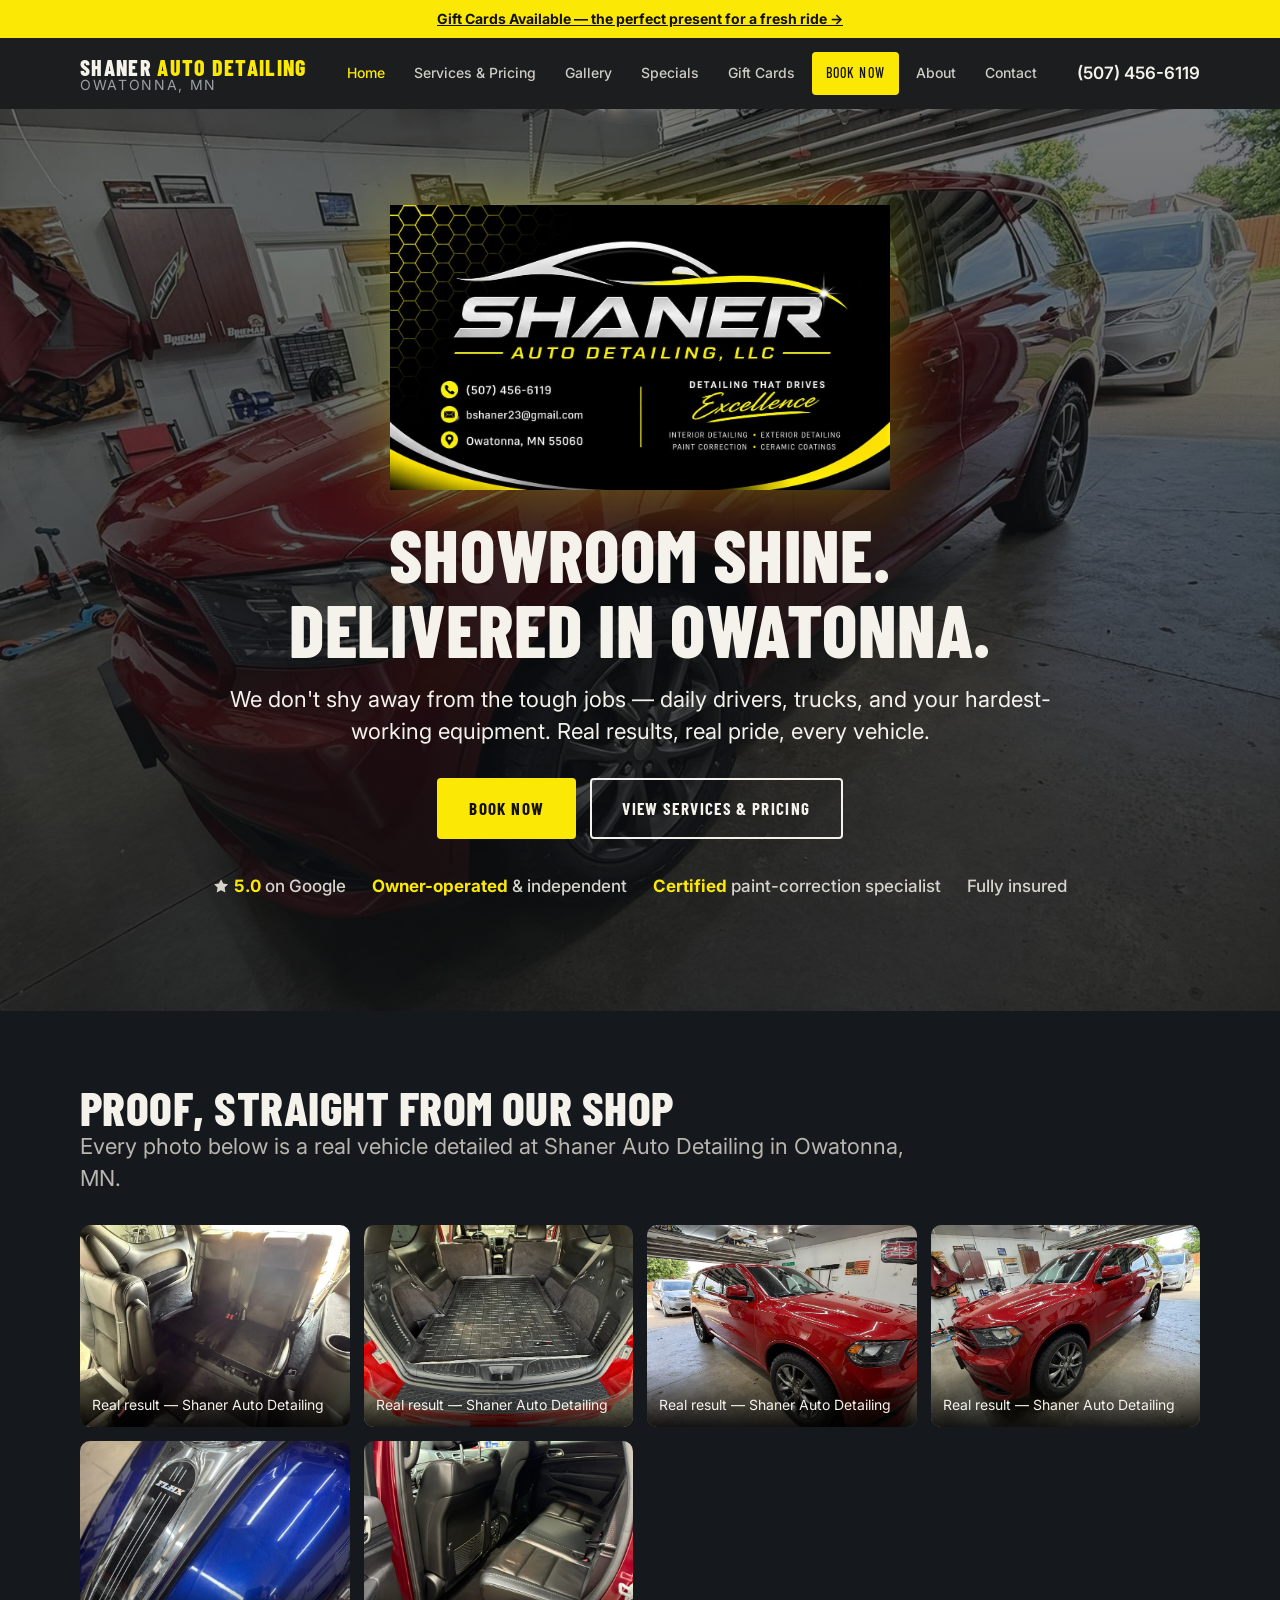
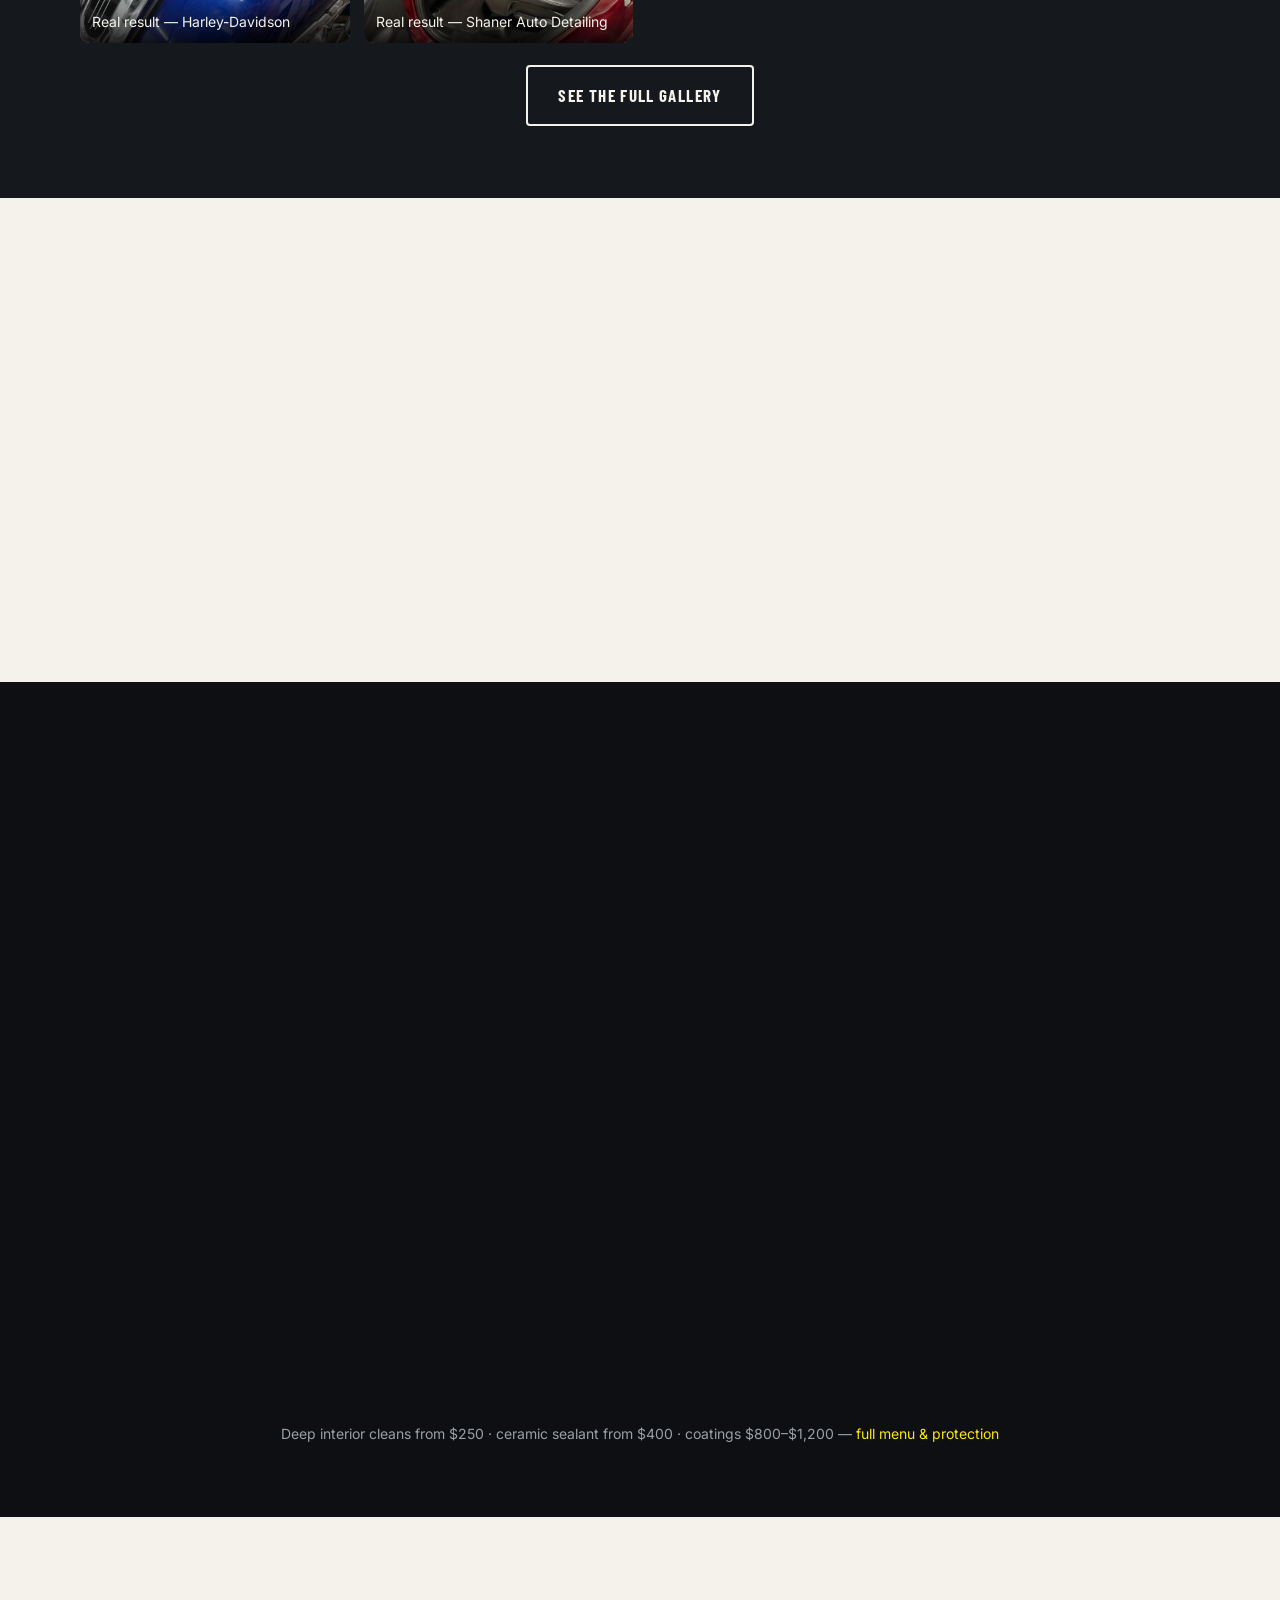
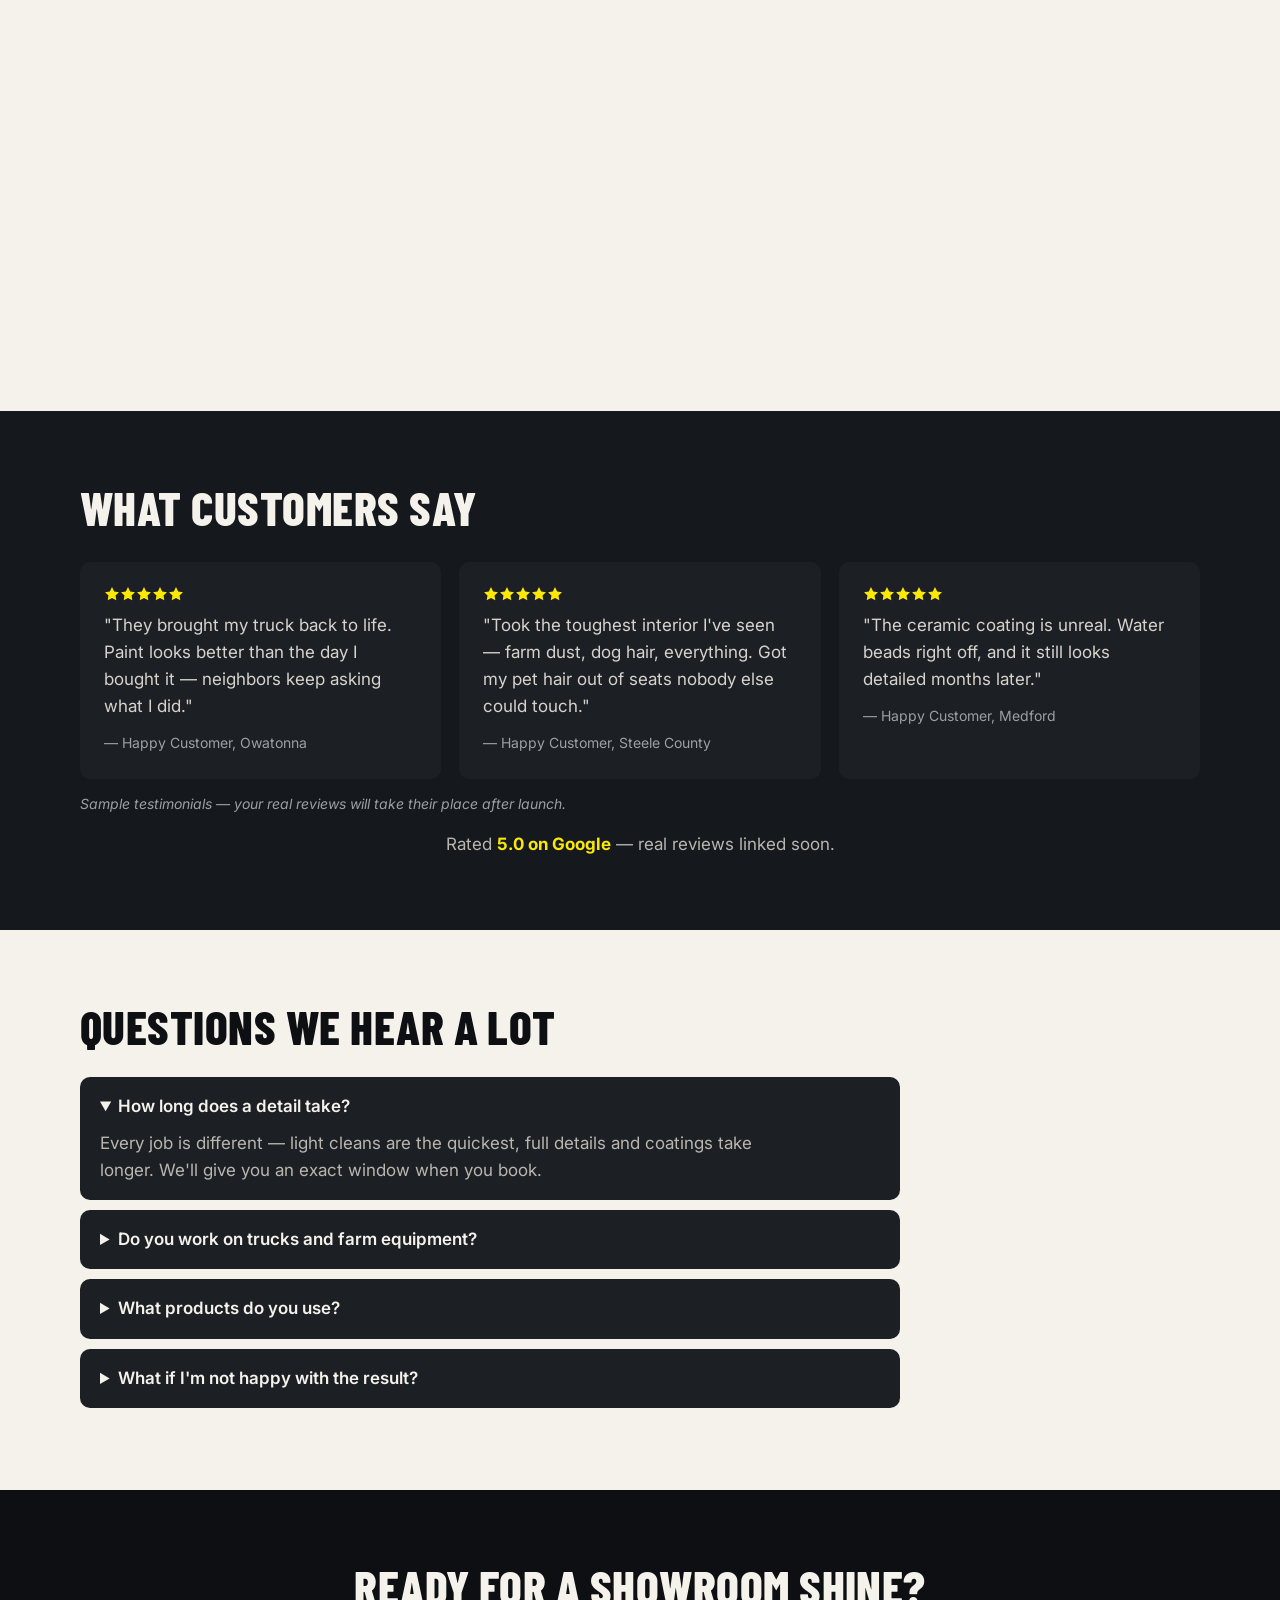
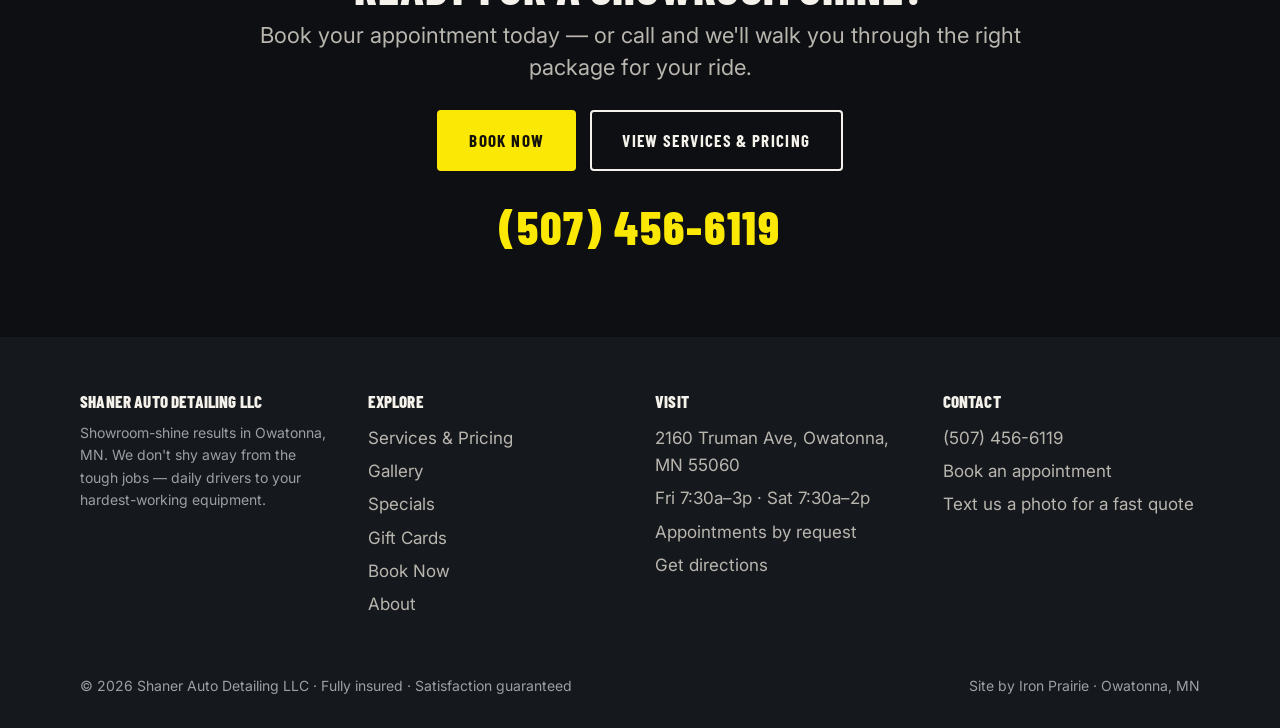
==== index.html @ ca48ada9 "Shaner site — PREVIEW of the taste-audit fixes (noindex, not the production site) Local fixes from t" ====
<!DOCTYPE html>
<html lang="en">
<head>
  <meta name="robots" content="noindex,nofollow">
  <meta name="referrer" content="no-referrer">
<meta charset="UTF-8">
<meta name="viewport" content="width=device-width, initial-scale=1.0">
<title>Auto Detailing in Owatonna, MN | Shaner Auto Detailing LLC</title>
<meta name="description" content="Shaner Auto Detailing LLC — premium auto detailing, paint correction, and ceramic coating in Owatonna, MN. Showroom shine for daily drivers, trucks &amp; equipment. Call (507) 456-6119.">
<link rel="canonical" href="https://davebunn1.github.io/shaner-auto-detailing-website/">
<meta property="og:title" content="Shaner Auto Detailing LLC — Auto Detailing in Owatonna, MN">
<meta property="og:description" content="Showroom shine. Paint correction &amp; ceramic coating. Real results — Owatonna, MN.">
<meta property="og:type" content="website">
<meta property="og:url" content="https://davebunn1.github.io/shaner-auto-detailing-website/">
<meta property="og:image" content="https://davebunn1.github.io/shaner-auto-detailing-website/images/IMG_6365.JPG">
<meta name="theme-color" content="#0D0F12">
<link rel="preconnect" href="https://fonts.googleapis.com">
<link rel="preconnect" href="https://fonts.gstatic.com" crossorigin>
<link href="https://fonts.googleapis.com/css2?family=Barlow+Condensed:wght@600;700;800&family=Inter:wght@400;500;600&display=swap" rel="stylesheet">
<link rel="stylesheet" href="css/styles.css">
<link rel="icon" href="data:image/svg+xml,<svg xmlns='http://www.w3.org/2000/svg' viewBox='0 0 100 100'><rect width='100' height='100' rx='16' fill='%230D0F12'/><text x='50' y='73' font-family='Arial,Helvetica,sans-serif' font-size='62' font-weight='bold' fill='%23FBE905' text-anchor='middle'>S</text></svg>">
<script type="application/ld+json">
{
  "@context": "https://schema.org",
  "@type": "AutoDetailing",
  "name": "Shaner Auto Detailing LLC",
  "description": "Premium auto detailing, paint correction and ceramic coating in Owatonna, Minnesota.",
  "telephone": "+15074566119",
  "address": {
    "@type": "PostalAddress",
    "streetAddress": "2160 Truman Ave",
    "addressLocality": "Owatonna",
    "addressRegion": "MN",
    "postalCode": "55060",
    "addressCountry": "US"
  },
  "geo": { "@type": "GeoCoordinates", "latitude": 44.0749, "longitude": -93.2260 },
  "openingHours": ["Fr 07:30-15:00", "Sa 07:30-14:00"],
  "priceRange": "$$",
  "aggregateRating": { "@type": "AggregateRating", "ratingValue": "5.0", "reviewCount": "4" },
  "sameAs": ["https://www.facebook.com/groups/483912313063211/"]
}
</script>
</head>
<body>

<div class="topbar">
  <a href="gift-cards.html">Gift Cards Available — the perfect present for a fresh ride →</a>
</div>
<header class="site">
  <div class="container nav-wrap">
    <a class="brand" href="index.html">SHANER <span>AUTO DETAILING</span><small>Owatonna, MN</small></a>
    <nav class="main" aria-label="Main">
      <a href="index.html" class="active">Home</a>
      <a href="services-pricing.html">Services &amp; Pricing</a>
      <a href="gallery.html">Gallery</a>
      <a href="specials.html">Specials</a>
      <a href="gift-cards.html">Gift Cards</a>
      <a href="book.html" class="btn btn--primary btn-book">Book Now</a>
      <a href="about.html">About</a>
      <a href="contact.html">Contact</a>
    </nav>
    <div class="header-cta">
      <a class="header-phone" href="tel:+15074566119">(507) 456-6119</a>
      <button class="nav-toggle" aria-label="Menu" aria-expanded="false"><span class="nav-bar" aria-hidden="true"></span><span class="nav-bar" aria-hidden="true"></span><span class="nav-bar" aria-hidden="true"></span></button>
    </div>
  </div>
</header>

<main>
  <section class="hero hero--home">
    <div class="container">
      <div class="hero-logo">
        <img src="images/LOGO.jpg" alt="Shaner Auto Detailing LLC — auto detailing, paint correction &amp; ceramic coating in Owatonna, MN">
      </div>
      <h1>Showroom shine. Delivered in Owatonna.</h1>
      <p class="lead" data-reveal>We don't shy away from the tough jobs — daily drivers, trucks, and your hardest-working equipment. Real results, real pride, every vehicle.</p>
      <div class="hero-ctas">
        <a class="btn btn--primary" href="book.html">Book Now</a>
        <a class="btn btn--ghost" href="services-pricing.html">View Services &amp; Pricing</a>
      </div>
      <div class="trust-ribbon">
        <span><svg class="star-inline" viewBox="0 0 20 20" role="img" aria-label="5 out of 5 stars" focusable="false"><path d="M10 1.4l2.7 5.4 6 .9-4.3 4.2 1 6-5.4-2.8-5.4 2.8 1-6L1.3 7.7l6-.9z"/></svg> <b>5.0</b> on Google</span>
        <span><b>Owner-operated</b> &amp; independent</span>
        <span><b>Certified</b> paint-correction specialist</span>
        <span>Fully insured</span>
      </div>
    </div>
  </section>

  <section class="section--graphite">
    <div class="container">
      <h2 style="color:var(--cream)" data-reveal>Proof, straight from our shop</h2>
      <p class="lead muted" style="color:#b9b6af" data-reveal>Every photo below is a real vehicle detailed at Shaner Auto Detailing in Owatonna, MN.</p>
      <div class="gallery" style="margin-top:30px">
        <div class="proof-grid">
          <figure class="proof-item" data-reveal><img src="images/IMG_6362.JPG" alt="Real detailing result — Shaner Auto Detailing, Owatonna MN" loading="lazy"><figcaption class="proof-cap">Real result — Shaner Auto Detailing</figcaption></figure>
          <figure class="proof-item" data-reveal><img src="images/IMG_6363.JPG" alt="Real detailing result — Shaner Auto Detailing, Owatonna MN" loading="lazy"><figcaption class="proof-cap">Real result — Shaner Auto Detailing</figcaption></figure>
          <figure class="proof-item" data-reveal><img src="images/IMG_6364.JPG" alt="Real detailing result — Shaner Auto Detailing, Owatonna MN" loading="lazy"><figcaption class="proof-cap">Real result — Shaner Auto Detailing</figcaption></figure>
          <figure class="proof-item" data-reveal><img src="images/IMG_6365.JPG" alt="Real detailing result — Shaner Auto Detailing, Owatonna MN" loading="lazy"><figcaption class="proof-cap">Real result — Shaner Auto Detailing</figcaption></figure>
          <figure class="proof-item" data-reveal><img src="images/IMG_6311.JPG" alt="Harley-Davidson detail result — Shaner Auto Detailing, Owatonna MN" loading="lazy"><figcaption class="proof-cap">Real result — Harley-Davidson</figcaption></figure>
          <figure class="proof-item" data-reveal><img src="images/IMG_6378.JPG" alt="Real detailing result — Shaner Auto Detailing, Owatonna MN" loading="lazy"><figcaption class="proof-cap">Real result — Shaner Auto Detailing</figcaption></figure>
        </div>
      </div>
      <p style="text-align:center;margin-top:22px"><a class="btn btn--ghost" href="gallery.html">See the full gallery</a></p>
    </div>
  </section>

  <section class="section--light">
    <div class="container">
      <h2 data-reveal>Clean. Correct. Protect.</h2>
      <p class="lead" data-reveal>Three pillars. One standard — your vehicle leaves looking better than the day you bought it.</p>
      <div class="pillars" style="margin-top:34px">
        <div class="pillar" data-reveal>
          <h3>Clean</h3>
          <p>Hand washes, light refreshes, and full deep cleans — down to the last vent and floor mat.</p>
        </div>
        <div class="pillar" data-reveal>
          <h3>Correct</h3>
          <p>Paint correction that removes swirls, scratches, and oxidation — the difference between washed and restored.</p>
        </div>
        <div class="pillar" data-reveal>
          <h3>Protect</h3>
          <p>Wax, sealant, and ceramic coatings that stand up to Minnesota road salt and hard water.</p>
        </div>
      </div>
    </div>
  </section>

  <section class="section--dark">
    <div class="container">
      <h2 style="color:var(--cream)" data-reveal>Packages that make sense</h2>
      <p class="lead muted" style="color:#b9b6af" data-reveal>No hidden fees, no "call for price." Pick your package and book in about 60 seconds.</p>
      <div class="pkg-cards" style="margin-top:40px">
        <div class="pkg-card" data-reveal>
          <div class="pkg-name">Light Interior Clean</div>
          <div class="pkg-price">from $150</div>
          <div class="pkg-time">Cars / trucks / small SUV</div>
          <p class="pkg-note">Large SUV / vans from $200</p>
          <ul class="pkg-includes">
            <li>Vacuum &amp; wipe-down</li>
            <li>Windows inside</li>
            <li>Dash &amp; console refresh</li>
          </ul>
          <a class="btn btn--darkghost btn--block" href="book.html">Book a light clean</a>
        </div>
        <div class="pkg-card pkg-card--popular" data-reveal>
          <div class="pkg-name">Full Detail</div>
          <div class="pkg-price-row"><div class="pkg-price">from $350</div><span class="popular-tag">Most Popular</span></div>
          <div class="pkg-time">Cars / trucks / small SUV</div>
          <p class="pkg-note">Large SUV / vans from $400</p>
          <ul class="pkg-includes">
            <li>Deep clean interior</li>
            <li>Full exterior detail</li>
            <li>3-month sealant included</li>
            <li>Interior &amp; exterior windows</li>
            <li>Trim &amp; tire dressing</li>
          </ul>
          <a class="btn btn--primary btn--block" href="book.html">Book a full detail</a>
        </div>
        <div class="pkg-card" data-reveal>
          <div class="pkg-name">Exterior Detail</div>
          <div class="pkg-price">from $150</div>
          <div class="pkg-time">All vehicles</div>
          <p class="pkg-note">3-month sealant included</p>
          <ul class="pkg-includes">
            <li>Hand wash &amp; dry</li>
            <li>Wheels &amp; tires</li>
            <li>Exterior windows</li>
          </ul>
          <a class="btn btn--darkghost btn--block" href="book.html">Book an exterior detail</a>
        </div>
      </div>
      <p style="text-align:center;margin-top:24px;color:var(--muted);font-size:var(--fs-small)">Deep interior cleans from $250 · ceramic sealant from $400 · coatings $800–$1,200 — <a href="services-pricing.html">full menu &amp; protection</a></p>
    </div>
  </section>

  <section class="section--light">
    <div class="container" style="display:grid;grid-template-columns:repeat(auto-fit,minmax(280px,1fr));gap:18px">
      <div class="promo-card" data-reveal>
        <span class="offer-deadline">Winter prep · coming soon</span>
        <h3>Salt-season sealant special</h3>
        <p style="margin:10px 0">6-month ceramic sealant <b style="background:#FBE905;color:#14100A;padding:2px 9px;border-radius:4px;font-weight:800">from $400</b></p>
        <p style="font-size:var(--fs-body)">Get winter-ready before the salt flies. Watch the Specials page for seasonal bundles.</p>
        <p style="margin-top:14px"><a class="btn btn--primary" href="specials.html">See current specials</a></p>
      </div>
      <div class="promo-card" data-reveal>
        <h3>Gift cards available</h3>
        <p style="font-size:var(--fs-body);margin:10px 0">Know someone who loves their truck more than anything? Give their paint the gift of a showroom detail — emailed instantly, any amount.</p>
        <p style="margin-top:14px"><a class="btn btn--darkghost" href="gift-cards.html">Buy a gift card</a></p>
      </div>
      <div class="promo-card" data-reveal>
        <h3>Refer a neighbor</h3>
        <p style="font-size:var(--fs-body);margin:10px 0">Know someone whose ride needs a refresh? Send them our way — ask about our current referral deal. Small towns run on word of mouth.</p>
        <p style="margin-top:14px"><a class="btn btn--darkghost" href="specials.html">See referral details</a></p>
      </div>
    </div>
  </section>

  <section class="section--graphite">
    <div class="container">
      <h2 style="color:var(--cream)" data-reveal>What customers say</h2>
      <div class="reviews" style="margin-top:30px">
        <div class="review" data-reveal>
          <div class="stars"><svg class="stars-svg" viewBox="0 0 120 20" role="img" aria-label="5 out of 5 stars" focusable="false"><path d="M10 1.4l2.7 5.4 6 .9-4.3 4.2 1 6-5.4-2.8-5.4 2.8 1-6L1.3 7.7l6-.9z"/><path d="M10 1.4l2.7 5.4 6 .9-4.3 4.2 1 6-5.4-2.8-5.4 2.8 1-6L1.3 7.7l6-.9z" transform="translate(20 0)"/><path d="M10 1.4l2.7 5.4 6 .9-4.3 4.2 1 6-5.4-2.8-5.4 2.8 1-6L1.3 7.7l6-.9z" transform="translate(40 0)"/><path d="M10 1.4l2.7 5.4 6 .9-4.3 4.2 1 6-5.4-2.8-5.4 2.8 1-6L1.3 7.7l6-.9z" transform="translate(60 0)"/><path d="M10 1.4l2.7 5.4 6 .9-4.3 4.2 1 6-5.4-2.8-5.4 2.8 1-6L1.3 7.7l6-.9z" transform="translate(80 0)"/></svg></div>
          <p>"They brought my truck back to life. Paint looks better than the day I bought it — neighbors keep asking what I did."</p>
          <cite>— Happy Customer, Owatonna</cite>
        </div>
        <div class="review" data-reveal>
          <div class="stars"><svg class="stars-svg" viewBox="0 0 120 20" role="img" aria-label="5 out of 5 stars" focusable="false"><path d="M10 1.4l2.7 5.4 6 .9-4.3 4.2 1 6-5.4-2.8-5.4 2.8 1-6L1.3 7.7l6-.9z"/><path d="M10 1.4l2.7 5.4 6 .9-4.3 4.2 1 6-5.4-2.8-5.4 2.8 1-6L1.3 7.7l6-.9z" transform="translate(20 0)"/><path d="M10 1.4l2.7 5.4 6 .9-4.3 4.2 1 6-5.4-2.8-5.4 2.8 1-6L1.3 7.7l6-.9z" transform="translate(40 0)"/><path d="M10 1.4l2.7 5.4 6 .9-4.3 4.2 1 6-5.4-2.8-5.4 2.8 1-6L1.3 7.7l6-.9z" transform="translate(60 0)"/><path d="M10 1.4l2.7 5.4 6 .9-4.3 4.2 1 6-5.4-2.8-5.4 2.8 1-6L1.3 7.7l6-.9z" transform="translate(80 0)"/></svg></div>
          <p>"Took the toughest interior I've seen — farm dust, dog hair, everything. Got my pet hair out of seats nobody else could touch."</p>
          <cite>— Happy Customer, Steele County</cite>
        </div>
        <div class="review" data-reveal>
          <div class="stars"><svg class="stars-svg" viewBox="0 0 120 20" role="img" aria-label="5 out of 5 stars" focusable="false"><path d="M10 1.4l2.7 5.4 6 .9-4.3 4.2 1 6-5.4-2.8-5.4 2.8 1-6L1.3 7.7l6-.9z"/><path d="M10 1.4l2.7 5.4 6 .9-4.3 4.2 1 6-5.4-2.8-5.4 2.8 1-6L1.3 7.7l6-.9z" transform="translate(20 0)"/><path d="M10 1.4l2.7 5.4 6 .9-4.3 4.2 1 6-5.4-2.8-5.4 2.8 1-6L1.3 7.7l6-.9z" transform="translate(40 0)"/><path d="M10 1.4l2.7 5.4 6 .9-4.3 4.2 1 6-5.4-2.8-5.4 2.8 1-6L1.3 7.7l6-.9z" transform="translate(60 0)"/><path d="M10 1.4l2.7 5.4 6 .9-4.3 4.2 1 6-5.4-2.8-5.4 2.8 1-6L1.3 7.7l6-.9z" transform="translate(80 0)"/></svg></div>
          <p>"The ceramic coating is unreal. Water beads right off, and it still looks detailed months later."</p>
          <cite>— Happy Customer, Medford</cite>
        </div>
      </div>
      <p class="review-sample-note">Sample testimonials — your real reviews will take their place after launch.</p>
      <p style="text-align:center;margin-top:16px;color:#b9b6af">Rated <b style="color:var(--amber)">5.0 on Google</b> — real reviews linked soon.</p>
    </div>
  </section>

  <section class="section--light">
    <div class="container">
      <h2 data-reveal>Questions we hear a lot</h2>
      <div class="faq" style="margin-top:26px;max-width:820px">
        <details open data-reveal>
          <summary>How long does a detail take?</summary>
          <p>Every job is different — light cleans are the quickest, full details and coatings take longer. We'll give you an exact window when you book.</p>
        </details>
        <details data-reveal>
          <summary>Do you work on trucks and farm equipment?</summary>
          <p>Absolutely — we don't shy away from the tough jobs. Daily drivers, trucks, SUVs, motorcycles, and your hardest-working equipment all get the same standard.</p>
        </details>
        <details data-reveal>
          <summary>What products do you use?</summary>
          <p>Professional-grade products chosen for Minnesota conditions — road salt, hard water, and everything in between. Ask us about the right protection for your vehicle.</p>
        </details>
        <details data-reveal>
          <summary>What if I'm not happy with the result?</summary>
          <p>If you're not happy with the result, we'll make it right. Plain and simple.</p>
        </details>
      </div>
    </div>
  </section>

  <section class="section--dark cta-band">
    <div class="container">
      <h2 style="color:var(--cream)" data-reveal>Ready for a showroom shine?</h2>
      <p class="lead" style="color:#b9b6af" data-reveal>Book your appointment today — or call and we'll walk you through the right package for your ride.</p>
      <div class="cta-actions" data-reveal>
        <a class="btn btn--primary" href="book.html">Book Now</a>
        <a class="btn btn--ghost" href="services-pricing.html">View Services &amp; Pricing</a>
      </div>
      <a class="cta-phone-big" href="tel:+15074566119">(507) 456-6119</a>
    </div>
  </section>
</main>

<footer class="site">
  <div class="container">
    <div class="footer-grid">
      <div>
        <h4>Shaner Auto Detailing LLC</h4>
        <p style="color:var(--muted);font-size:var(--fs-small)">Showroom-shine results in Owatonna, MN. We don't shy away from the tough jobs — daily drivers to your hardest-working equipment.</p>
      </div>
      <div>
        <h4>Explore</h4>
        <ul>
          <li><a href="services-pricing.html">Services &amp; Pricing</a></li>
          <li><a href="gallery.html">Gallery</a></li>
          <li><a href="specials.html">Specials</a></li>
          <li><a href="gift-cards.html">Gift Cards</a></li>
          <li><a href="book.html">Book Now</a></li>
          <li><a href="about.html">About</a></li>
        </ul>
      </div>
      <div>
        <h4>Visit</h4>
        <ul>
          <li>2160 Truman Ave, Owatonna, MN 55060</li>
          <li>Fri 7:30a–3p · Sat 7:30a–2p</li>
          <li>Appointments by request</li>
          <li><a href="contact.html">Get directions</a></li>
        </ul>
      </div>
      <div>
        <h4>Contact</h4>
        <ul>
          <li><a href="tel:+15074566119">(507) 456-6119</a></li>
          <li><a href="book.html">Book an appointment</a></li>
          <li><a href="contact.html">Text us a photo for a fast quote</a></li>
        </ul>
      </div>
    </div>
    <div class="footer-bottom">
      <span>© 2026 Shaner Auto Detailing LLC · Fully insured · Satisfaction guaranteed</span>
      <span>Site by Iron Prairie · Owatonna, MN</span>
    </div>
  </div>
</footer>
<div class="mobile-bar">
  <a class="mb-book" href="book.html">Book Now</a>
  <a class="mb-call" href="tel:+15074566119">Call (507) 456-6119</a>
</div>
<script src="js/scripts.js"></script>
</body>
</html>
---- css/styles.css ----
/* ============================================================
   SHANER AUTO DETAILING LLC — shared design system
   Iron Prairie · 2026-09-06 · premium dark/Shaner-yellow detailing
   Workers: use ONLY classes defined here. Never inline styles.
   ============================================================ */

:root {
  --charcoal: #0D0F12;
  --graphite: #15181C;
  --graphite-2: #1C2025;
  --amber: #FBE905;
  --amber-hover: #E4D600;
  --cream: #F5F2EC;
  --muted: #9AA0A6;
  --line: rgba(245, 242, 236, 0.10);
  --line-light: rgba(13, 15, 18, 0.12);
  --radius: 10px;
  --container: 1120px;
  --shadow: 0 20px 60px rgba(0,0,0,0.45);
  --font-display: "Barlow Condensed", "Arial Narrow", sans-serif;
  --font-body: "Inter", system-ui, -apple-system, sans-serif;

  /* Type scale — five steps, nothing in between (references/type.md §2).
     display / head / lead / body / small */
  --fs-small: 0.875rem;                                        /* 14px  captions, labels, legal */
  --fs-body: 1.0625rem;                                        /* 17px  running text */
  --fs-lead: clamp(1.25rem, 1.05rem + 0.45vw, 1.375rem);       /* 20–22px supporting line, card titles */
  --fs-head: clamp(1.75rem, 1.2rem + 2.2vw, 3rem);             /* 28–48px section headings, prices */
  --fs-display: clamp(2.15rem, 6vw, 4.6rem);                   /* 34–74px page title */
}

* { margin: 0; padding: 0; box-sizing: border-box; }

html { scroll-behavior: smooth; }

body {
  font-family: var(--font-body);
  font-size: var(--fs-body);
  color: var(--charcoal);
  background: var(--cream);
  line-height: 1.6;
  -webkit-font-smoothing: antialiased;
}

img { max-width: 100%; display: block; }
a { color: var(--amber); text-decoration: none; }
a:hover { color: var(--amber-hover); }
ul { list-style: none; }

.container { width: min(var(--container), 92%); margin-inline: auto; }
.sr-only { position: absolute; width: 1px; height: 1px; padding: 0; margin: -1px; overflow: hidden; clip: rect(0 0 0 0); white-space: nowrap; border: 0; }

section { padding: 72px 0; }
.section--dark { background: var(--charcoal); color: var(--cream); }
.section--graphite { background: var(--graphite); color: var(--cream); }
.section--light { background: var(--cream); color: var(--charcoal); }

.eyebrow {
  font-family: var(--font-display);
  text-transform: uppercase;
  letter-spacing: 0.24em;
  font-weight: 700;
  font-size: var(--fs-small);
  color: var(--amber);
  margin-bottom: 10px;
}

h1, h2, h3, h4 {
  font-family: var(--font-display);
  font-weight: 800;
  line-height: 1.02;
  letter-spacing: 0.01em;
  text-transform: uppercase;
}

h1 { font-size: var(--fs-display); text-wrap: balance; }
h2 { font-size: var(--fs-head); text-wrap: balance; }
h3 { font-size: var(--fs-lead); }

.section--light h1, .section--light h2, .section--light h3,
section:not(.section--dark):not(.section--graphite) h2,
section:not(.section--dark):not(.section--graphite) h3 { color: var(--charcoal); }
.section--dark h1, .section--dark h2, .section--dark h3,
.section--graphite h1, .section--graphite h2, .section--graphite h3 { color: var(--cream); }

.lead { font-size: var(--fs-lead); line-height: 1.45; max-width: 60ch; }
.section--dark .lead, .section--graphite .lead { color: #d6d3cc; }
.muted { color: var(--muted); }

/* ---------- Buttons ---------- */
.btn {
  display: inline-block;
  font-family: var(--font-display);
  font-weight: 700;
  text-transform: uppercase;
  letter-spacing: 0.08em;
  font-size: var(--fs-body);
  padding: 15px 30px;
  border-radius: 4px;
  border: 2px solid transparent;
  cursor: pointer;
  transition: all 0.18s ease;
  text-align: center;
}
.btn--primary { background: var(--amber); color: #14100a; }
.btn--primary:hover { background: var(--amber-hover); color: #14100a; transform: translateY(-1px); }
.btn--ghost { border-color: var(--cream); color: var(--cream); background: transparent; }
.btn--ghost:hover { background: rgba(245,242,236,0.10); color: var(--cream); }
.btn--darkghost { border-color: var(--charcoal); color: var(--charcoal); background: transparent; }
.btn--darkghost:hover { background: rgba(13,15,18,0.06); color: var(--charcoal); }
.btn--block { display: block; width: 100%; }
.btn-book { white-space: nowrap; }

/* ---------- Top gift-card strip ---------- */
.topbar {
  background: var(--amber);
  color: #14100a;
  text-align: center;
  font-weight: 600;
  font-size: var(--fs-small);
  padding: 8px 16px;
}
.topbar a { color: #14100a; text-decoration: underline; font-weight: 700; }
.topbar a:hover { color: #000; }

/* ---------- Header ---------- */
header.site {
  position: sticky; top: 0; z-index: 100;
  background: rgba(13,15,18,0.94);
  backdrop-filter: blur(10px);
}
.nav-wrap { display: flex; align-items: center; justify-content: space-between; gap: 20px; padding: 14px 0; }
.brand { font-family: var(--font-display); font-weight: 800; text-transform: uppercase; letter-spacing: 0.06em; color: var(--cream); font-size: var(--fs-lead); line-height: 1; }
.brand span { color: var(--amber); }
.brand small { display: block; font-family: var(--font-body); font-weight: 400; font-size: var(--fs-small); letter-spacing: 0.12em; color: var(--muted); text-transform: uppercase; }
nav.main ul { display: flex; align-items: center; gap: 4px; flex-wrap: wrap; }
nav.main a {
  color: #cfccc5; font-weight: 500; font-size: var(--fs-small);
  padding: 8px 12px; border-radius: 4px;
}
nav.main a:hover { color: var(--cream); }
nav.main a.active { color: var(--amber); }
.header-cta { display: flex; align-items: center; gap: 12px; }
.header-phone { color: var(--cream); font-weight: 600; white-space: nowrap; }
.header-phone:hover { color: var(--amber); }
.nav-toggle { display: none; background: none; border: 0; padding: 8px; color: var(--cream); cursor: pointer; line-height: 0; }
.nav-toggle .nav-bar { display: block; width: 24px; height: 2px; background: currentColor; border-radius: 2px; }
.nav-toggle .nav-bar + .nav-bar { margin-top: 6px; }

/* ---------- Mobile bottom action bar ---------- */
.mobile-bar { display: none; }

/* ---------- Hero ---------- */
.hero {
  position: relative;
  background: var(--charcoal) center/cover no-repeat;
  color: var(--cream);
  text-align: center;
  padding: 96px 0 110px;
  overflow: hidden;
}
.hero::before {
  content: "";
  position: absolute; inset: 0;
  background: linear-gradient(180deg, rgba(13,15,18,0.55) 0%, rgba(13,15,18,0.82) 100%);
}
.hero > .container { position: relative; z-index: 2; }
.hero-logo { display: flex; justify-content: center; margin-bottom: 26px; }
.hero-logo img {
  width: min(500px, 90vw);
  filter: drop-shadow(0 0 34px rgba(251,233,5,0.35));
}
.hero h1 { margin-bottom: 18px; color: var(--cream); }
.hero .lead { margin-inline: auto; margin-bottom: 30px; }
.hero-ctas { display: flex; gap: 14px; justify-content: center; flex-wrap: wrap; }
.hero-wordmark { font-family: var(--font-display); font-weight: 800; font-size: clamp(2.8rem, 8vw, 5rem); letter-spacing: 0.02em; line-height: 0.95; text-transform: uppercase; color: var(--cream); }
.hero-wordmark span { color: var(--amber); }
.hero-wordmark-sub { font-family: var(--font-display); letter-spacing: 0.42em; text-transform: uppercase; font-weight: 600; color: var(--muted); font-size: clamp(0.8rem, 2vw, 1.05rem); margin-top: 6px; }
.hero--home { background-image: url('../images/IMG_6365.JPG'); }

/* ---------- Trust ribbon / stats ---------- */
.trust-ribbon { display: flex; gap: 26px; justify-content: center; flex-wrap: wrap; margin-top: 34px; color: #d6d3cc; font-size: var(--fs-body); font-weight: 500; }
.trust-ribbon b { color: var(--amber); }
.stat-band { display: grid; grid-template-columns: repeat(auto-fit, minmax(190px, 1fr)); gap: 18px; }
.stat { background: var(--graphite-2); border-radius: var(--radius); padding: 22px; text-align: center; }
.stat b { display: block; font-family: var(--font-display); font-size: var(--fs-head); font-weight: 800; color: var(--amber); line-height: 1; }
.stat span { font-size: var(--fs-small); color: var(--muted); text-transform: uppercase; letter-spacing: 0.04em; }

/* ---------- Pillars ---------- */
.pillars { display: grid; grid-template-columns: repeat(auto-fit, minmax(240px, 1fr)); gap: 18px; }
.pillar { background: var(--graphite-2); border-top: 3px solid var(--amber); border-radius: var(--radius); padding: 26px; }
.pillar h3 { color: var(--cream); margin-bottom: 8px; }
.pillar p { color: #b9b6af; font-size: var(--fs-body); }

/* ---------- Package cards ---------- */
.pkg-cards { display: grid; grid-template-columns: repeat(auto-fit, minmax(260px, 1fr)); gap: 20px; align-items: stretch; }
.pkg-card {
  position: relative;
  background: var(--cream);
  border-radius: var(--radius);
  padding: 30px 26px 26px;
  display: flex; flex-direction: column;
}
.section--dark .pkg-card, .section--graphite .pkg-card { background: var(--graphite-2); color: var(--cream); }
.pkg-card--popular { border: 2px solid var(--amber); }
.popular-tag {
  display: inline-block;
  background: var(--amber); color: #14100a;
  font-family: var(--font-display); font-weight: 800; font-size: var(--fs-small); letter-spacing: 0.04em;
  text-transform: uppercase; padding: 4px 12px; border-radius: 20px; white-space: nowrap;
}
.pkg-name { font-family: var(--font-display); font-weight: 800; font-size: var(--fs-lead); text-transform: uppercase; color: var(--charcoal); }
.section--dark .pkg-name, .section--graphite .pkg-name { color: var(--cream); }
.pkg-price { font-family: var(--font-display); font-weight: 800; font-size: var(--fs-head); color: var(--amber); margin: 8px 0 2px; line-height: 1; }
.pkg-price-row { display: flex; align-items: center; flex-wrap: wrap; gap: 6px 12px; margin: 8px 0 2px; }
.pkg-price-row .pkg-price { margin: 0; }
.pkg-price small { font-size: var(--fs-small); font-family: var(--font-body); color: var(--muted); font-weight: 500; }
.pkg-time { font-size: var(--fs-small); color: var(--muted); text-transform: uppercase; letter-spacing: 0.04em; margin-bottom: 14px; }
.pkg-includes { flex: 1; margin-bottom: 20px; }
.pkg-includes li { padding: 5px 0 5px 26px; position: relative; font-size: var(--fs-body); color: #3c3f45; }
.section--dark .pkg-includes li, .section--graphite .pkg-includes li { color: #c9c6bf; }
.pkg-includes li::before { content: "✓"; position: absolute; left: 0; color: var(--amber); font-weight: 700; }
.pkg-note { font-size: var(--fs-small); color: var(--muted); margin-bottom: 14px; }

/* ---------- Add-ons ---------- */
.addons { display: grid; grid-template-columns: repeat(auto-fit, minmax(230px, 1fr)); gap: 10px 26px; }
.addon { display: flex; justify-content: space-between; gap: 14px; padding: 9px 0; font-size: var(--fs-body); }
.section--dark .addon, .section--graphite .addon { border-color: var(--line); color: #d6d3cc; }
.addon b { color: var(--amber); white-space: nowrap; }

/* ---------- Proof / gallery ---------- */
.proof-grid { display: grid; grid-template-columns: repeat(auto-fill, minmax(250px, 1fr)); gap: 14px; }
.proof-item { position: relative; border-radius: var(--radius); overflow: hidden; }
.proof-item img { width: 100%; aspect-ratio: 4/3; object-fit: cover; transition: transform 0.3s ease; }
.proof-item:hover img { transform: scale(1.04); }
.proof-cap { position: absolute; left: 0; right: 0; bottom: 0; padding: 26px 12px 10px; font-size: var(--fs-small); color: var(--cream); background: linear-gradient(transparent, rgba(0,0,0,0.85)); }
.proof-cap a { display: block; font-weight: 700; color: var(--amber); }
.proof-cap a:hover { color: var(--amber-hover); }
.gallery-tabs { display: flex; gap: 8px; flex-wrap: wrap; margin-bottom: 24px; }
.gallery-tab { border: 1px solid var(--line-light); background: transparent; color: var(--charcoal); font-family: var(--font-display); text-transform: uppercase; letter-spacing: 0.08em; font-weight: 700; padding: 8px 18px; border-radius: 30px; cursor: pointer; }
.section--dark .gallery-tab, .section--graphite .gallery-tab { border-color: var(--line); color: var(--cream); }
.gallery-tab.active { background: var(--amber); border-color: var(--amber); color: #14100a; }
.gallery-grid { display: grid; grid-template-columns: repeat(auto-fill, minmax(220px, 1fr)); gap: 12px; }
.gallery-grid .proof-item { cursor: zoom-in; }
.gallery-item.hidden { display: none; }

/* ---------- Before/after slider ---------- */
.beforeafter { position: relative; width: 100%; max-width: 720px; margin-inline: auto; aspect-ratio: 16/10; overflow: hidden; border-radius: var(--radius); user-select: none; touch-action: none; }
.beforeafter img { position: absolute; inset: 0; width: 100%; height: 100%; object-fit: cover; pointer-events: none; }
.beforeafter .ba-after { clip-path: inset(0 0 0 50%); }
.beforeafter .ba-divider { position: absolute; top: 0; bottom: 0; left: 50%; width: 3px; background: var(--amber); cursor: ew-resize; transform: translateX(-50%); }
.beforeafter .ba-handle { position: absolute; top: 50%; left: 50%; transform: translate(-50%, -50%); width: 44px; height: 44px; border-radius: 50%; background: var(--amber); color: #14100a; display: grid; place-items: center; font-size: 1.1rem; box-shadow: 0 4px 14px rgba(0,0,0,0.5); }
.ba-label { position: absolute; top: 12px; font-family: var(--font-display); font-weight: 700; letter-spacing: 0.12em; text-transform: uppercase; font-size: var(--fs-small); background: rgba(13,15,18,0.75); color: var(--cream); padding: 4px 12px; border-radius: 20px; }
.ba-label--before { left: 12px; }
.ba-label--after { right: 12px; }

/* ---------- Reviews ---------- */
.reviews { display: grid; grid-template-columns: repeat(auto-fit, minmax(280px, 1fr)); gap: 18px; }
.review { background: var(--graphite-2); border-radius: var(--radius); padding: 24px; }
.review .stars { color: var(--amber); margin-bottom: 10px; }
.review .stars-svg { display: block; width: 96px; height: 16px; fill: currentColor; }
.star-inline { width: 0.95em; height: 0.95em; fill: currentColor; vertical-align: -0.08em; }
.review p { color: #d6d3cc; font-size: var(--fs-body); }
.review cite { display: block; margin-top: 12px; font-style: normal; color: var(--muted); font-size: var(--fs-small); }
.review-sample-note { font-size: var(--fs-small); color: var(--muted); font-style: italic; margin-top: 14px; max-width: 62ch; }

/* ---------- FAQ ---------- */
.faq details { background: var(--graphite-2); border-radius: var(--radius); padding: 16px 20px; margin-bottom: 10px; }
.faq summary { cursor: pointer; font-weight: 600; color: var(--cream); }
.faq details p { color: #b9b6af; margin-top: 10px; font-size: var(--fs-body); max-width: 62ch; }

/* ---------- Demo badge / gift denoms / booking demo ---------- */
.demo-badge {
  display: inline-block;
  border: 2px dashed var(--amber);
  color: var(--amber);
  font-family: var(--font-display); font-weight: 700; text-transform: uppercase;
  letter-spacing: 0.04em; font-size: var(--fs-small);
  padding: 6px 14px; border-radius: 4px;
}
.offer-deadline {
  display: inline-block;
  background: rgba(251,233,5,0.14);
  border: 1px solid var(--amber);
  color: var(--amber);
  font-family: var(--font-display); font-weight: 700; text-transform: uppercase;
  letter-spacing: 0.04em; font-size: var(--fs-small);
  padding: 5px 14px; border-radius: 20px;
  margin-bottom: 12px;
}
button.gift-denom { font: inherit; color: var(--cream); cursor: pointer; }
button.gift-denom span { display: block; margin-top: 4px; }
.gift-denoms { display: grid; grid-template-columns: repeat(auto-fit, minmax(180px, 1fr)); gap: 16px; max-width: 820px; margin-inline: auto; }
.gift-denom { background: var(--graphite-2); border: 1px solid var(--line); border-radius: var(--radius); padding: 24px 18px; text-align: center; cursor: pointer; transition: all 0.18s ease; }
.gift-denom:hover { border-color: var(--amber); transform: translateY(-2px); }
.gift-denom b { font-family: var(--font-display); font-size: var(--fs-head); font-weight: 800; color: var(--amber); display: block; }
.gift-denom span { color: var(--muted); font-size: var(--fs-small); }
.giftcard-visual { max-width: 380px; margin-inline: auto; border-radius: 14px; overflow: hidden; box-shadow: var(--shadow); border: 1px solid var(--line); }
.giftcard-visual img { width: 100%; aspect-ratio: 5/3; object-fit: cover; }
.booking-demo { max-width: 640px; margin-inline: auto; background: var(--graphite-2); border: 1px solid var(--line); border-radius: var(--radius); padding: 28px; text-align: left; }
.booking-demo h3 { color: var(--cream); }
.demo-calendar { display: grid; grid-template-columns: repeat(7, 1fr); gap: 6px; margin: 16px 0; }
.demo-calendar .day { aspect-ratio: 1; border-radius: 6px; border: 1px solid var(--line); display: grid; place-items: center; font-size: var(--fs-small); color: #b9b6af; }
.demo-calendar .day.available { background: rgba(251,233,5,0.16); color: var(--amber); border-color: rgba(251,233,5,0.5); font-weight: 600; }
.demo-calendar .day.unavailable { opacity: 0.28; }
.demo-fields { display: grid; gap: 10px; margin: 16px 0; }
.demo-fields input, .demo-fields select {
  width: 100%; background: var(--charcoal); border: 1px solid var(--line); color: var(--cream);
  border-radius: 6px; padding: 12px 14px; font-family: var(--font-body); font-size: var(--fs-body);
}
.demo-fields input:focus, .demo-fields select:focus { outline: none; border-color: var(--amber); }

/* ---------- Modal ---------- */
.modal-overlay { position: fixed; inset: 0; background: rgba(10,10,12,0.78); display: none; align-items: center; justify-content: center; z-index: 300; padding: 20px; }
.modal-overlay.open { display: flex; }
.modal { background: var(--graphite); color: var(--cream); border: 1px solid var(--line); border-radius: 14px; max-width: 500px; width: 100%; padding: 30px; position: relative; box-shadow: var(--shadow); }
.modal h3 { color: var(--cream); }
.modal .close-modal { position: absolute; top: 14px; right: 16px; background: none; border: 0; color: var(--muted); font-size: 1.6rem; cursor: pointer; line-height: 1; }
.modal p { color: #b9b6af; }
.modal .demo-fields { margin-top: 14px; }
.modal-note { margin-top: 16px; font-size: var(--fs-small); color: var(--amber); }

/* ---------- CTA band / footer ---------- */
.cta-band { text-align: center; }
.cta-band h2 { margin-bottom: 10px; }
.cta-band .lead { margin-inline: auto; margin-bottom: 26px; }
.cta-actions { display: flex; gap: 14px; justify-content: center; flex-wrap: wrap; }
.cta-phone-big { display: inline-block; margin-top: 18px; font-family: var(--font-display); font-size: var(--fs-head); font-weight: 800; color: var(--amber); letter-spacing: 0.04em; }
.cta-phone-big:hover { color: var(--amber-hover); }

footer.site { background: var(--graphite); color: #b9b6af; padding: 56px 0 30px; }
.footer-grid { display: grid; grid-template-columns: repeat(auto-fit, minmax(220px, 1fr)); gap: 30px; margin-bottom: 30px; }
footer h4 { color: var(--cream); font-size: var(--fs-body); margin-bottom: 12px; }
footer a { color: #b9b6af; }
footer a:hover { color: var(--amber); }
footer li { padding: 3px 0; font-size: var(--fs-body); }
.footer-bottom { padding-top: 24px; font-size: var(--fs-small); color: var(--muted); display: flex; justify-content: space-between; gap: 12px; flex-wrap: wrap; }

/* ---------- Page hero (inner pages) ---------- */
.page-hero { background: var(--charcoal); color: var(--cream); padding: 64px 0 54px; text-align: center; }
.page-hero h1 { color: var(--cream); }
.page-hero .lead { margin-inline: auto; color: #d6d3cc; max-width: 64ch; }

/* ---------- Map / contact ---------- */
.map-frame { border: 0; width: 100%; height: 380px; border-radius: var(--radius); filter: saturate(0.85); }
.contact-grid { display: grid; grid-template-columns: 1.1fr 1fr; gap: 26px; align-items: start; }
.contact-info-card { background: var(--graphite-2); border: 1px solid var(--line); border-radius: var(--radius); padding: 26px; }
.contact-info-card li { padding: 8px 0; color: #d6d3cc; border-bottom: 1px solid var(--line); }
.contact-info-card li:last-child { border-bottom: 0; }
.contact-info-card b { color: var(--amber); }

/* ---------- Lightbox ---------- */
.lightbox { position: fixed; inset: 0; background: rgba(8,9,11,0.94); display: none; align-items: center; justify-content: center; z-index: 400; padding: 3vh 3vw; }
.lightbox.open { display: flex; }
.lightbox img { max-width: 100%; max-height: 88vh; border-radius: 8px; }
.lightbox .lb-cap { position: absolute; bottom: 2vh; left: 0; right: 0; text-align: center; color: var(--cream); font-size: var(--fs-small); }
.lightbox .lb-close, .lightbox .lb-prev, .lightbox .lb-next { position: absolute; background: rgba(13,15,18,0.7); border: 0; color: var(--cream); width: 46px; height: 46px; border-radius: 50%; cursor: pointer; font-size: 1.4rem; }
.lightbox .lb-close { top: 18px; right: 18px; }
.lightbox .lb-prev { left: 14px; top: 50%; transform: translateY(-50%); }
.lightbox .lb-next { right: 14px; top: 50%; transform: translateY(-50%); }

/* ---------- Responsive ---------- */
@media (max-width: 860px) {
  nav.main { display: none; }
  nav.main.open { display: flex; position: absolute; top: 100%; left: 0; right: 0; background: var(--graphite); flex-direction: column; padding: 14px 6%; border-bottom: 1px solid var(--line); }
  .nav-toggle { display: block; }
  .header-phone { display: none; }
  section { padding: 52px 0; }
  .contact-grid { grid-template-columns: 1fr; }
  .mobile-bar {
    display: flex; position: fixed; bottom: 0; left: 0; right: 0; z-index: 200;
    background: var(--charcoal); border-top: 1px solid var(--line);
  }
  .mobile-bar a { flex: 1; text-align: center; padding: 15px 6px; font-family: var(--font-display); font-weight: 700; text-transform: uppercase; letter-spacing: 0.06em; font-size: var(--fs-small); }
  .mobile-bar .mb-book { background: var(--amber); color: #14100a; }
  .mobile-bar .mb-call { color: var(--cream); border-left: 1px solid var(--line); }
  body { padding-bottom: 54px; }
}

@media (max-width: 520px) {
  .btn { padding: 13px 20px; font-size: var(--fs-body); }
  .proof-grid, .gallery-grid { grid-template-columns: repeat(auto-fill, minmax(150px, 1fr)); }
}

/* ============================================================
   CONTRAST & READABILITY FIXES (rendered-audit driven, 09-06).
   Principles from real on-screen computed styles:
   - #FBE905 yellow = FILL + DARK-surface text only (1.12:1 on white).
   - On LIGHT surfaces text accents are charcoal/readable grays;
     where Dave wants yellow, it's a SOLID yellow pill w/ dark text.
   - Dark cards nested inside light sections re-assert their own
     colors (never inherit light-surface overrides).
   ============================================================ */
/* Light-section headings pre-line: crisp charcoal (kills brown-gold mud) */
.section--light .eyebrow { color: #14100A; }
/* Muted text must be darker on light cream; dark tiles nested in light
   sections re-assert the dark-background muted */
.section--light { --muted: #565C64; }
.section--light .gift-denom { --muted: #9AA0A6; }

/* Light-surface inline text links only (no class => not a button);
   dark nested cards re-overridden below */
.section--light p a:not([class]),
.section--light li a:not([class]) {
  color: #14100A;
  text-decoration: underline;
  text-decoration-color: rgba(122,100,0,0.55);
  text-underline-offset: 3px;
}
.section--light p a:not([class]):hover,
.section--light li a:not([class]):hover { color: #6E5B00; text-decoration-color: #6E5B00; }

/* Prices on LIGHT cards = solid yellow pill, dark text (yellow + readable) */
.section--light .pkg-price {
  display: inline-block;
  background: var(--amber);
  color: #14100A;
  padding: 6px 14px;
  border-radius: 6px;
  margin: 10px 0 4px;
}
.section--light .pkg-price small { color: #565C64; font-size: var(--fs-small); padding-left: 2px; }

/* Offer chips on light cards = solid yellow pill too */
.section--light .offer-deadline {
  display: inline-block;
  background: var(--amber);
  color: #14100A;
  border: none;
  font-weight: 700;
}
.section--light .pkg-includes li::before { color: #7A6400; }
.section--light .demo-badge { border-color: #7A6400; color: #7A6400; }
.section--light .pkg-note, .section--light .pkg-time { color: #565C64; }
.section--light .modal-note { color: #565C64; }

/* Pillar cards are DARK (graphite) even inside light sections */
.section--light .pillar h3 { color: var(--cream) !important; }

/* Header nav "Book Now" button: nav.main a gray rule must not win */
nav.main a.btn--primary,
nav.main a.btn--primary.active,
nav.main a.btn--primary:hover { color: #14100A; }

/* Ghost buttons on dark cards must be light, not charcoal */
.section--dark .btn--darkghost,
.section--graphite .btn--darkghost {
  color: var(--cream);
  border-color: rgba(245,242,236,0.50);
}
.section--dark .btn--darkghost:hover,
.section--graphite .btn--darkghost:hover {
  background: rgba(245,242,236,0.10);
  color: var(--cream);
}

/* White review cards inside light sections: dark quote text */
.section--light .review p { color: #3C3F45; }
.section--light .review cite { color: #6A6F76; }
.section--light .review .stars { color: #7A6400; }
.section--light .review-sample-note { color: #565C64; }

/* contact-info-card is a DARK card inside the light contact section */
.section--light .contact-info-card li a,
.section--light .contact-info-card li a:hover { color: var(--amber); text-decoration: none; }

/* ---------- Promo card (light section) ---------- */
.promo-card { background: #fff; border-radius: var(--radius); padding: 26px; }
.section--light .pkg-price .popular-tag { background: #14100A; color: var(--amber); }

/* ============================================================
   MOTION — the hero arrives once, sections rise as they come up.
   Transform and opacity only; the reduced-motion page is the
   finished page (references/motion.md).
   ============================================================ */
@keyframes rise {
  from { opacity: 0; transform: translateY(16px); }
  to   { opacity: 1; transform: none; }
}

@media (prefers-reduced-motion: no-preference) {
  .hero-logo, .hero h1, .hero .lead, .hero-ctas, .trust-ribbon {
    animation: rise 0.6s cubic-bezier(.2,.7,.3,1) both;
  }
  .hero h1 { animation-delay: 0.10s; }
  .hero .lead { animation-delay: 0.18s; }
  .hero-ctas { animation-delay: 0.26s; }
  .trust-ribbon { animation-delay: 0.34s; }

  .js [data-reveal] {
    opacity: 0;
    transform: translateY(18px);
    transition: opacity 0.45s ease, transform 0.45s cubic-bezier(.2,.7,.3,1);
    transition-delay: var(--delay, 0ms);
  }
  .js [data-reveal].is-in { opacity: 1; transform: none; }
}
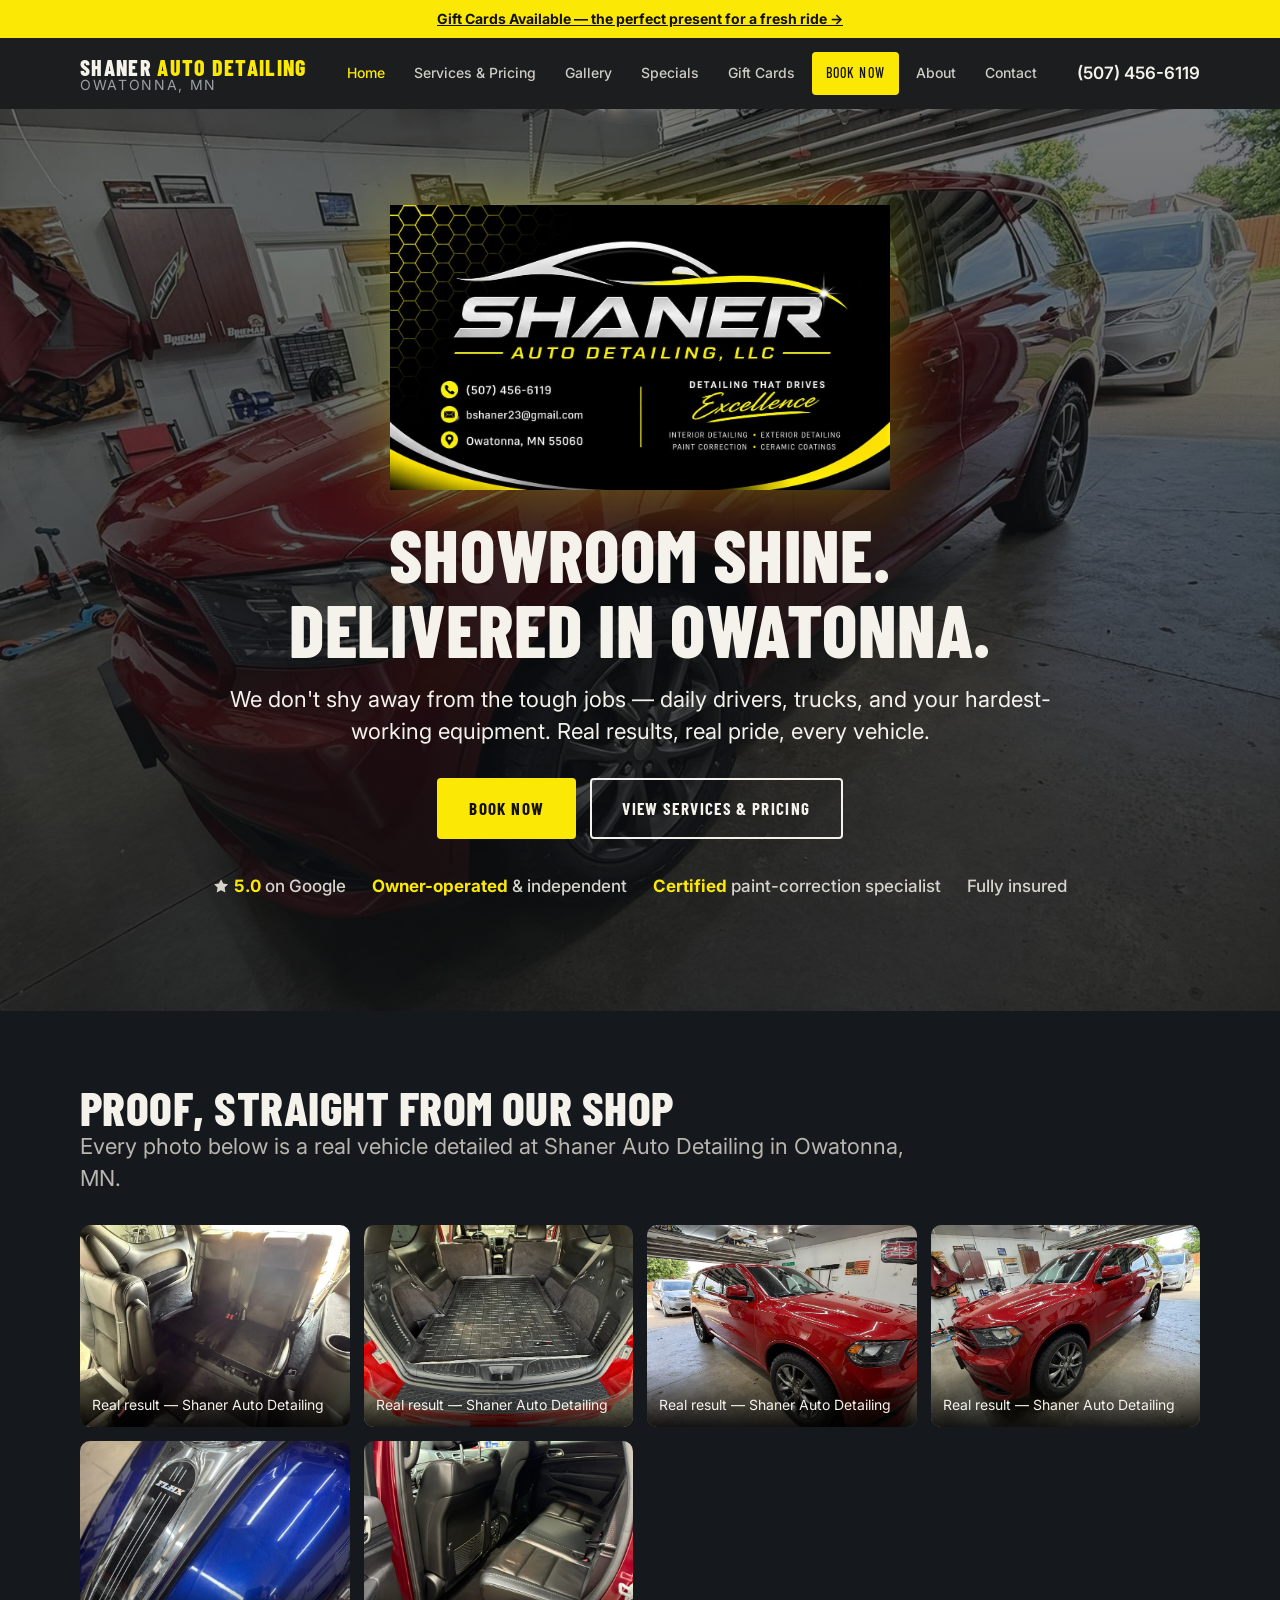
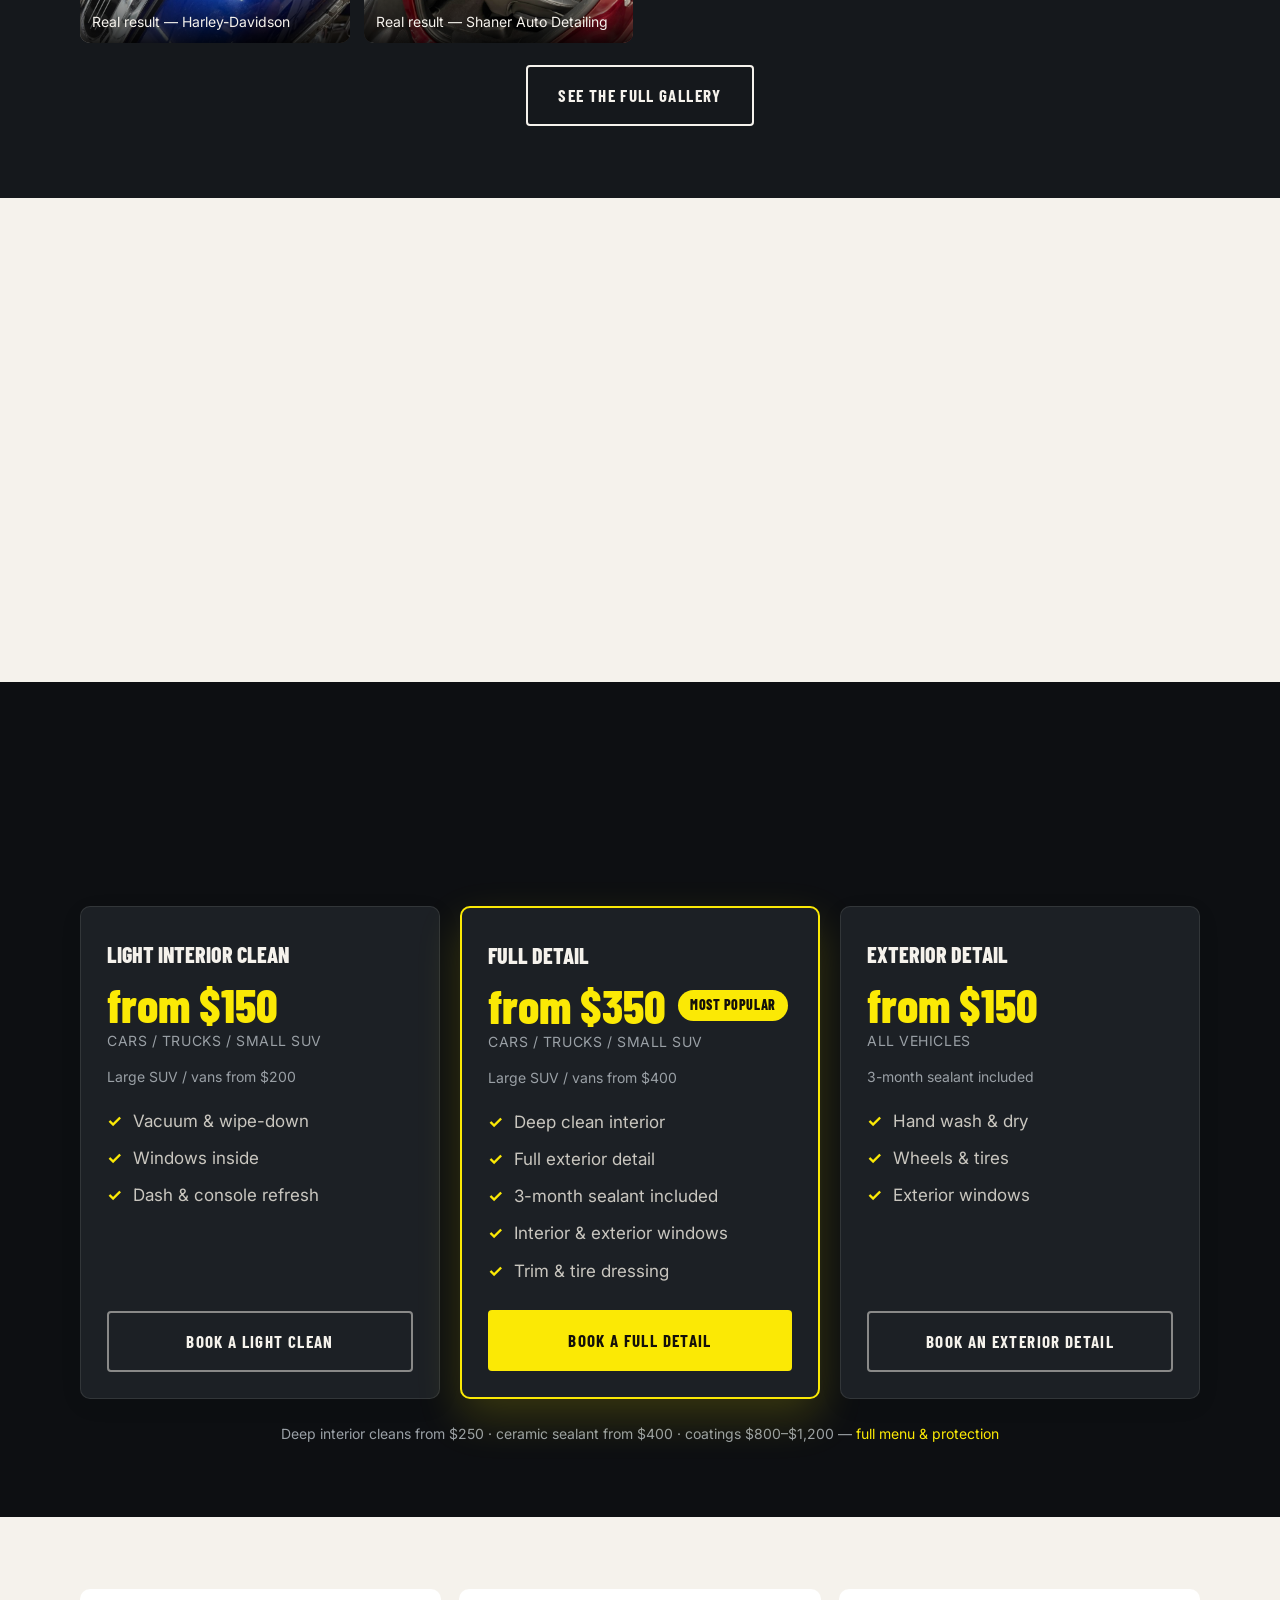
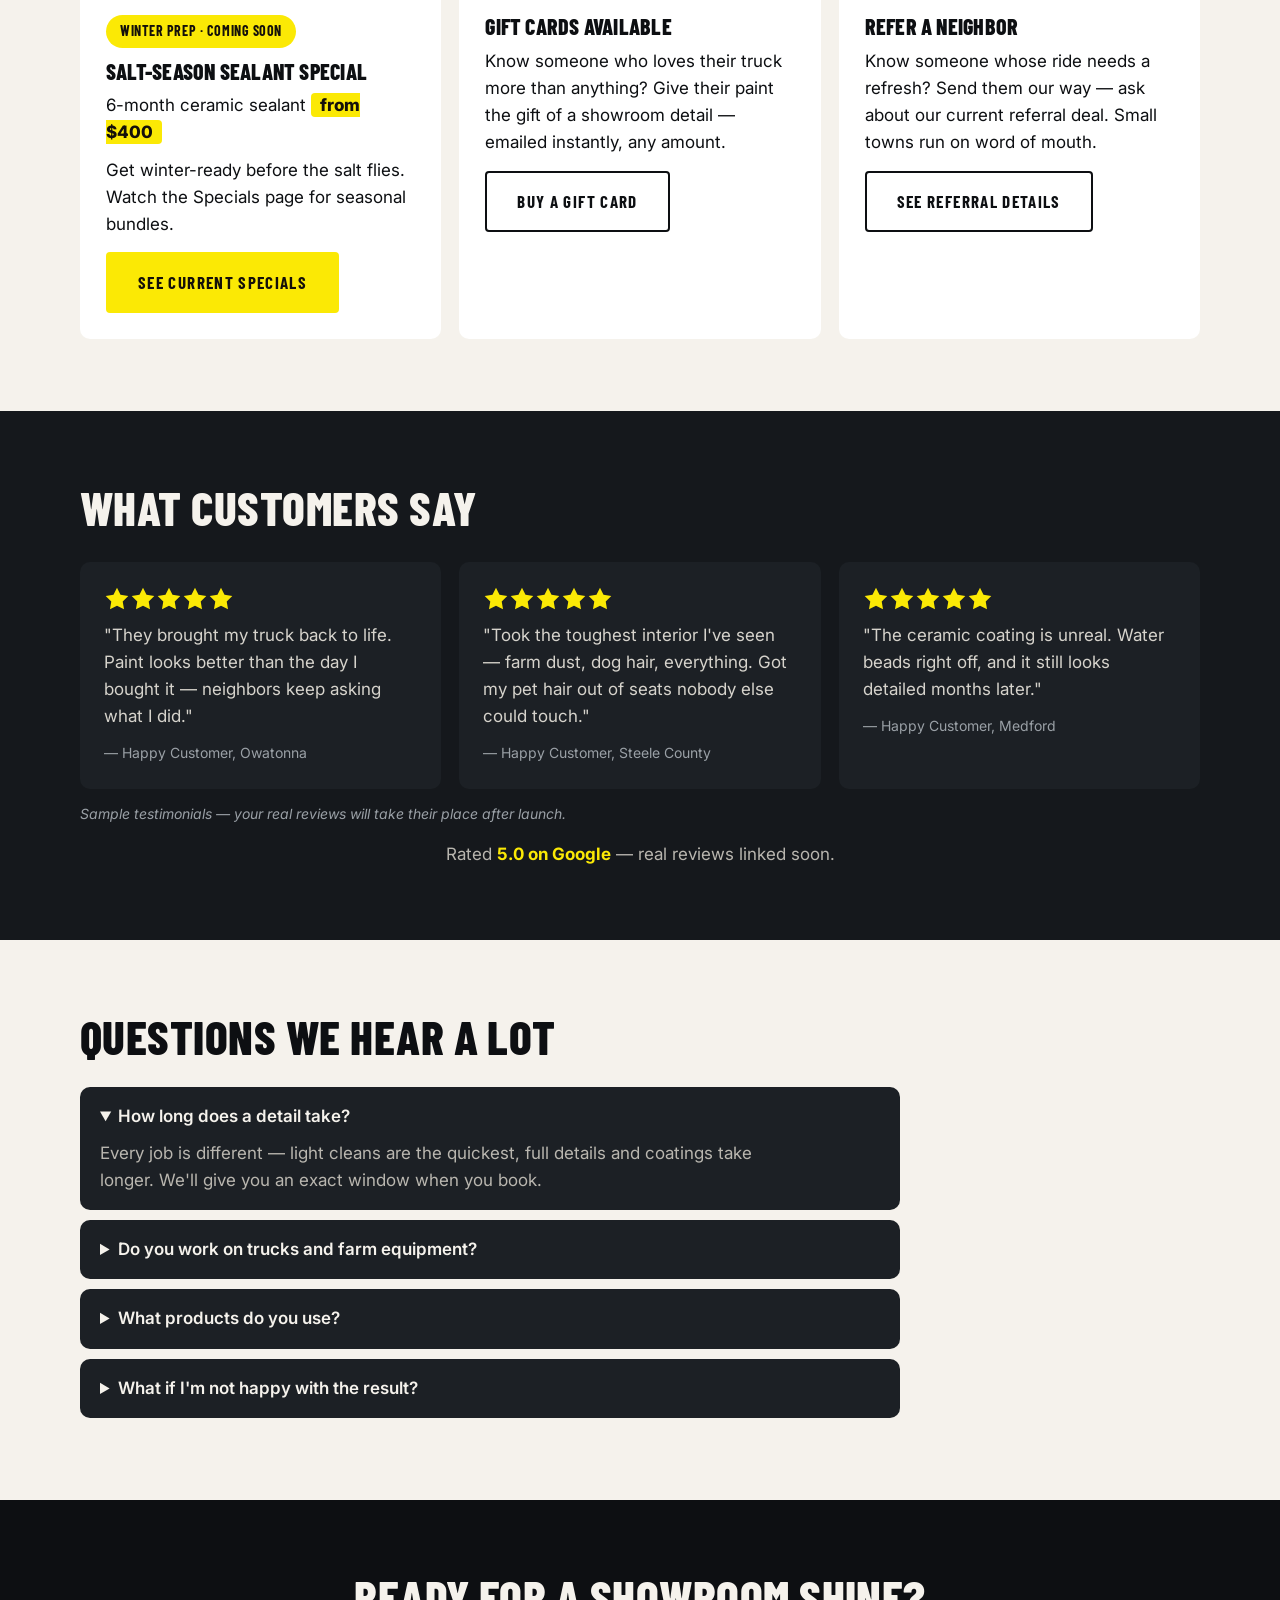
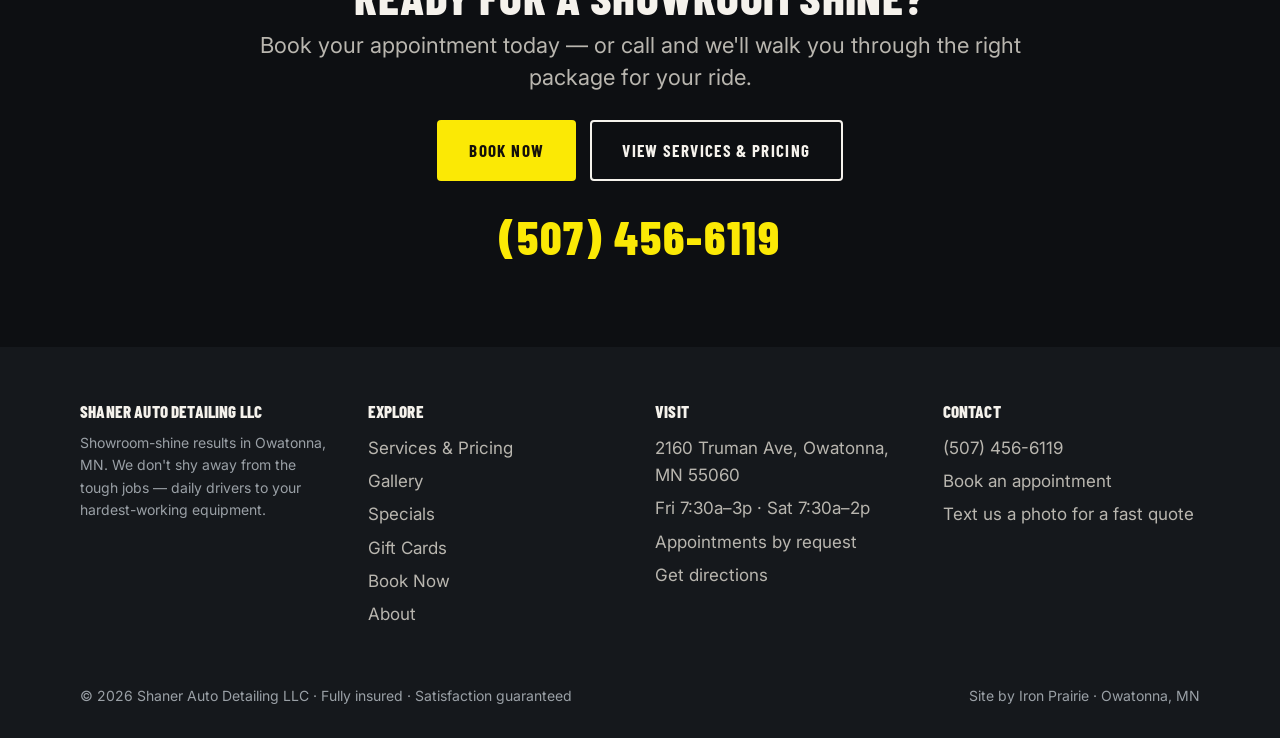
==== commit dc510ea5: "Cache-bust the stylesheet on the preview (GitHub Pages caches assets 10 min)" ====
--- a/index.html
+++ b/index.html
@@ -17,7 +17,7 @@
 <link rel="preconnect" href="https://fonts.googleapis.com">
 <link rel="preconnect" href="https://fonts.gstatic.com" crossorigin>
 <link href="https://fonts.googleapis.com/css2?family=Barlow+Condensed:wght@600;700;800&family=Inter:wght@400;500;600&display=swap" rel="stylesheet">
-<link rel="stylesheet" href="css/styles.css">
+<link rel="stylesheet" href="css/styles.css?v=20261026a">
 <link rel="icon" href="data:image/svg+xml,<svg xmlns='http://www.w3.org/2000/svg' viewBox='0 0 100 100'><rect width='100' height='100' rx='16' fill='%230D0F12'/><text x='50' y='73' font-family='Arial,Helvetica,sans-serif' font-size='62' font-weight='bold' fill='%23FBE905' text-anchor='middle'>S</text></svg>">
 <script type="application/ld+json">
 {
--- a/css/styles.css
+++ b/css/styles.css
@@ -495,3 +495,31 @@
   }
   .js [data-reveal].is-in { opacity: 1; transform: none; }
 }
+
+/* ============================================================
+   BRAND RESTORE — re-QC 2026-10-25
+   Dave: "the box colors are not right. Some are not the bright yellow."
+   The no-shadow / no-outline pass deleted three brand expressions:
+   the Most Popular card's yellow glow, the package cards' outline and
+   ground shadow, and the review stars' visual weight. The vendored
+   taste rules say the brand wins: "if the brand itself requires a
+   banned device, keep the brand". Everything here restores prior
+   values — no new colour, no new typeface.
+   ============================================================ */
+/* 1. Package cards are boxed again (1px outline + soft ground shadow). */
+.pkg-card {
+  border: 1px solid var(--line-light);
+  box-shadow: 0 6px 24px rgba(13,15,18,0.06);
+}
+.section--dark .pkg-card, .section--graphite .pkg-card { border-color: var(--line); }
+
+/* 2. Most Popular keeps its AMBER outline and gets its yellow glow back.
+      Two classes beat the single-class section rule above on dark sections,
+      where the outline used to fall back to the 10%-cream hairline. */
+.pkg-card.pkg-card--popular {
+  border: 2px solid var(--amber);
+  box-shadow: 0 18px 44px rgba(251,233,5,0.18);
+}
+
+/* 3. Review stars back to their pre-pass visual weight (was 26px tall). */
+.review .stars-svg { width: 156px; height: 26px; }
